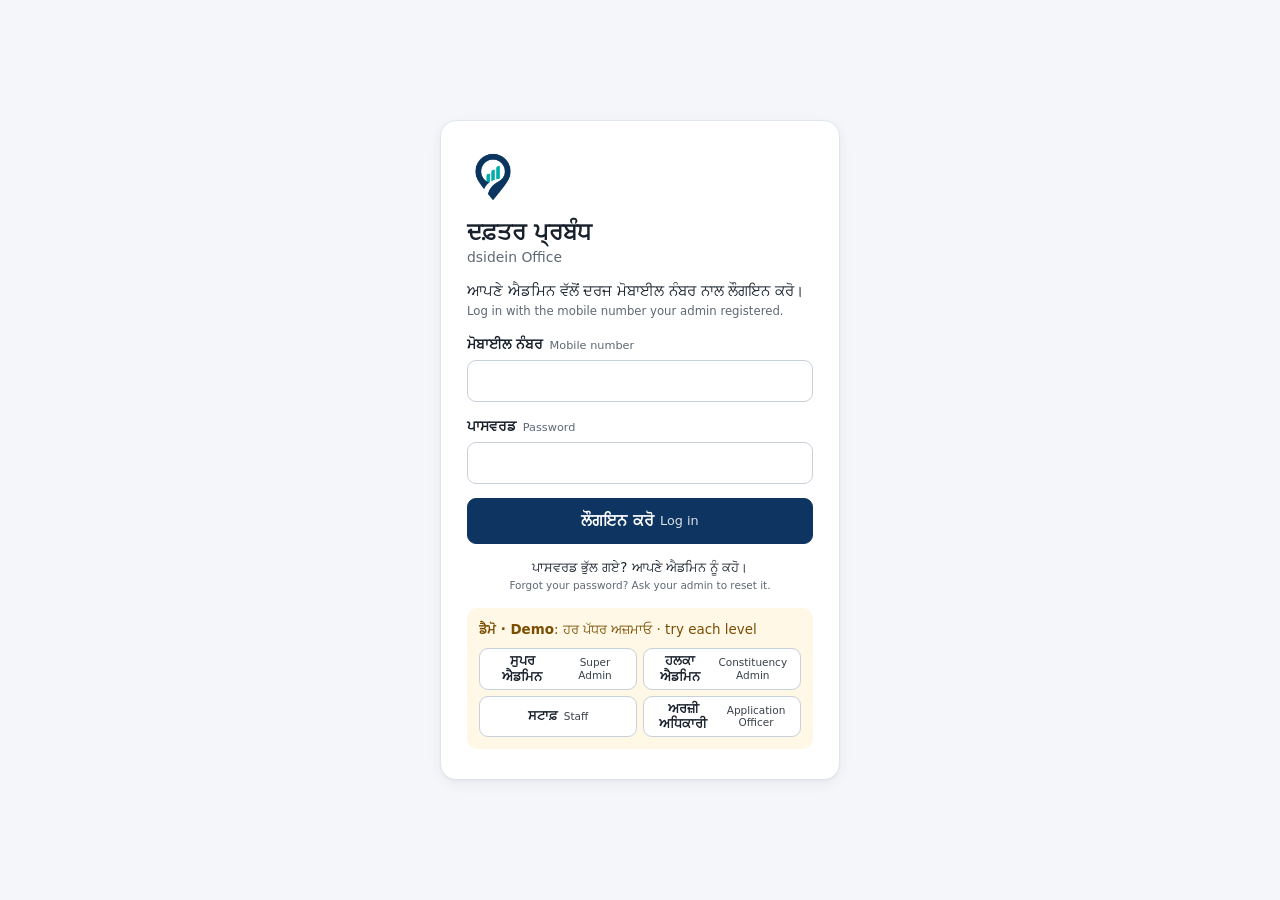
==== index.html @ 9d8e1d15 "Prepare public browser site for GitHub Pages" ====
<!doctype html>
<html lang="en">
<head>
<meta charset="utf-8">
<meta name="viewport" content="width=device-width, initial-scale=1">
<meta name="robots" content="noindex, nofollow">
<meta name="theme-color" content="#0e3561">
<meta http-equiv="Content-Security-Policy" content="default-src 'self'; script-src 'self'; style-src 'self' 'unsafe-inline' https://fonts.googleapis.com; font-src https://fonts.gstatic.com; img-src 'self' data: blob: https://*.supabase.co; connect-src 'self' https://*.supabase.co wss://*.supabase.co; base-uri 'none'; form-action 'self'; object-src 'none'">
<title>dsidein Office</title>
<link rel="icon" href="favicon.ico" sizes="any">
<link rel="icon" type="image/png" sizes="32x32" href="assets/icons/icon-32.png">
<link rel="apple-touch-icon" href="assets/icons/apple-touch-icon.png">
<link rel="preconnect" href="https://fonts.googleapis.com">
<link rel="preconnect" href="https://fonts.gstatic.com" crossorigin>
<link href="https://fonts.googleapis.com/css2?family=Inter:wght@400;500;600;700&family=Noto+Sans+Gurmukhi:wght@400;500;600;700&display=swap" rel="stylesheet">
<link rel="stylesheet" href="assets/app.css">
</head>
<body>
  <div id="root"><div class="splash"><span class="spinner"></span></div></div>
  <dialog id="dlg"></dialog>
  <div class="toasts" id="toasts" aria-live="polite"></div>
  <script type="module" src="assets/app.js"></script>
</body>
</html>
---- assets/app.css ----
:root {
  --navy: #0e3561;
  --navy-2: #17456f;
  --teal: #02aeac;
  --teal-ink: #067c7b;
  --bg: #f4f6f9;
  --surface: #ffffff;
  --text: #17202b;
  --muted: #5e6875;
  --line: #e1e6ec;
  --line-strong: #c9d0d9;
  --danger: #b42318;
  --ok: #067647;
  --radius: 12px;
  --shadow: 0 1px 2px rgba(16, 24, 40, .04), 0 4px 14px rgba(16, 24, 40, .05);
  --font: "Inter", "Noto Sans Gurmukhi", system-ui, -apple-system, "Segoe UI", sans-serif;
}
* { box-sizing: border-box; }
[hidden] { display: none !important; }
body { margin: 0; font-family: var(--font); font-size: 15px; line-height: 1.5; color: var(--text); background: var(--bg); -webkit-font-smoothing: antialiased; }
h1, h2 { margin: 0; font-weight: 700; line-height: 1.3; }
a { color: inherit; }
.muted { color: var(--muted); }
.small { font-size: .84rem; }
.center { text-align: center; align-self: center; }
.splash { min-height: 100vh; display: grid; place-items: center; }
.spinner { width: 28px; height: 28px; border: 3px solid var(--line); border-top-color: var(--navy); border-radius: 50%; animation: spin .8s linear infinite; }
@keyframes spin { to { transform: rotate(360deg); } }

/* ---------- controls ---------- */
.inp {
  display: block; width: 100%; height: 42px; padding: 0 12px;
  font: inherit; font-size: 16px; color: var(--text);
  background: var(--surface); border: 1px solid var(--line-strong); border-radius: 9px;
  transition: border-color .15s, box-shadow .15s;
}
.inp:focus { outline: none; border-color: var(--navy); box-shadow: 0 0 0 3px rgba(14, 53, 97, .14); }
select.inp { cursor: pointer; }
.btn {
  display: inline-flex; align-items: center; justify-content: center; gap: 6px;
  min-height: 40px; padding: 0 16px; white-space: nowrap; text-decoration: none;
  font: inherit; font-size: .9rem; font-weight: 600; color: var(--text);
  background: var(--surface); border: 1px solid var(--line-strong); border-radius: 9px; cursor: pointer;
  transition: background .15s, border-color .15s;
}
.btn:hover { background: #f4f6f8; }
.btn:disabled { opacity: .55; cursor: wait; }
.btn:focus-visible, .link:focus-visible, .card:focus-visible, .icon-btn:focus-visible { outline: 2px solid var(--teal); outline-offset: 2px; }
.btn.primary { color: #fff; background: var(--navy); border-color: var(--navy); }
.btn.primary:hover { background: var(--navy-2); }
.btn.sm { min-height: 32px; padding: 0 11px; font-size: .82rem; }
.btn.wide { width: 100%; min-height: 46px; font-size: 1rem; }
.btn.ghost-light { color: #fff; background: transparent; border-color: rgba(255, 255, 255, .3); }
.btn.ghost-light:hover { background: rgba(255, 255, 255, .1); }
.icon-btn { width: 34px; height: 34px; display: grid; place-items: center; border: 0; border-radius: 8px; background: none; color: var(--muted); font-size: .95rem; cursor: pointer; }
.icon-btn:hover { background: #f1f3f6; }
.link { background: none; border: 0; padding: 4px; font: inherit; font-size: .88rem; color: var(--navy); cursor: pointer; }
.link:hover { text-decoration: underline; }
label.fl { display: flex; flex-direction: column; gap: 5px; font-size: .86rem; font-weight: 600; min-width: 0; }
.err { margin: 0; color: var(--danger); font-size: .88rem; }
.err:empty { display: none; }
.warn-text { color: #b54708; font-style: normal; }

/* ---------- login ---------- */
.login { min-height: 100vh; display: grid; grid-template-columns: minmax(0, 1fr); place-items: center; padding: 24px 16px; }
.login-card { width: 100%; max-width: 400px; display: flex; flex-direction: column; gap: 14px; padding: 30px 26px; background: var(--surface); border-radius: 16px; border: 1px solid var(--line); box-shadow: var(--shadow); }
.login-logo { width: 52px; height: 52px; object-fit: contain; }
.login-card h1 { font-size: 1.45rem; }
.login-card p { margin: 0; }
.demo-box { padding: 12px; border-radius: 10px; background: #fff8e6; color: #7a4d00; font-size: .84rem; }
.demo-btns { display: grid; grid-template-columns: repeat(2, minmax(0, 1fr)); gap: 6px; margin-top: 8px; }
.demo-btns .btn { white-space: normal; line-height: 1.2; padding: 4px 8px; }

/* ---------- layout ---------- */
.app { display: flex; min-height: 100vh; }
.side { position: sticky; top: 0; width: 236px; height: 100vh; flex: none; display: flex; flex-direction: column; padding: 16px 12px; color: #fff; background: var(--navy); }
.side-brand { display: flex; align-items: center; gap: 10px; padding: 4px 6px 18px; }
.side-brand img { width: 34px; height: 34px; padding: 3px; object-fit: contain; background: #fff; border-radius: 9px; }
.side-brand strong, .side-me strong { display: block; line-height: 1.25; }
.side-brand small, .side-me small { display: block; font-size: .76rem; color: rgba(255, 255, 255, .7); }
.side-nav { flex: 1; display: flex; flex-direction: column; gap: 2px; overflow-y: auto; }
.side-nav a { display: flex; align-items: center; gap: 11px; padding: 10px 11px; border-radius: 9px; font-weight: 500; font-size: .92rem; text-decoration: none; color: rgba(255, 255, 255, .82); transition: background .15s; }
.side-nav a:hover { background: rgba(255, 255, 255, .08); }
.side-nav a.active { color: #fff; background: rgba(255, 255, 255, .14); box-shadow: inset 3px 0 0 var(--teal); }
svg { width: 19px; height: 19px; flex: none; fill: none; stroke: currentColor; stroke-width: 1.8; stroke-linecap: round; stroke-linejoin: round; }
.side-me { display: flex; flex-direction: column; gap: 10px; padding: 14px 6px 2px; border-top: 1px solid rgba(255, 255, 255, .15); }
.main { flex: 1; min-width: 0; }
.view { max-width: 1040px; margin: 0 auto; padding: 26px 26px 60px; }
.mobile-top, .bottom-nav { display: none; }
.demo-bar { padding: 7px 16px; background: #fff8e6; color: #7a4d00; font-size: .82rem; text-align: center; border-bottom: 1px solid #fbe3a8; }

.page-head { display: flex; justify-content: space-between; align-items: flex-start; flex-wrap: wrap; gap: 12px; margin-bottom: 18px; }
.page-head h1 { font-size: 1.45rem; }
.page-head p { margin: 3px 0 0; color: var(--muted); font-size: .9rem; }
.head-actions { display: flex; flex-wrap: wrap; gap: 8px; }
.sec { font-size: 1.02rem; margin: 22px 0 10px; }
.panel { background: var(--surface); border: 1px solid var(--line); border-radius: var(--radius); box-shadow: var(--shadow); padding: 16px; margin-bottom: 14px; }
.panel h2 { font-size: 1rem; margin-bottom: 8px; }
.panel p { margin: 0; }
.panel.narrow { max-width: 460px; display: flex; flex-direction: column; gap: 12px; align-items: stretch; }
.panel.narrow .btn { align-self: flex-start; }
.panel.soon { border-style: dashed; box-shadow: none; background: transparent; }
.add-row { display: flex; flex-wrap: wrap; gap: 8px; }
.add-row .inp { flex: 1 1 220px; width: auto; }
.picker { max-width: 320px; margin-bottom: 14px; }

/* ---------- stats and cards ---------- */
.stats { display: grid; grid-template-columns: repeat(auto-fit, minmax(150px, 1fr)); gap: 12px; margin-bottom: 14px; }
.stat { padding: 14px 16px; background: var(--surface); border: 1px solid var(--line); border-radius: var(--radius); box-shadow: var(--shadow); }
.stat span { display: block; font-size: .84rem; font-weight: 600; color: var(--muted); }
.stat b { display: block; margin-top: 2px; font-size: 1.75rem; font-weight: 700; color: var(--navy); font-variant-numeric: tabular-nums; }
.meter { height: 8px; margin-bottom: 7px; background: #e9edf2; border-radius: 4px; overflow: hidden; }
.meter i { display: block; height: 100%; background: var(--teal); border-radius: 4px; }
.meter.warn i { background: #dc6803; }
.cards { display: grid; grid-template-columns: repeat(auto-fill, minmax(250px, 1fr)); gap: 12px; }
.card {
  position: relative; display: flex; flex-direction: column; gap: 6px; padding: 16px; text-align: left; font: inherit; color: var(--text); cursor: pointer;
  background: var(--surface); border: 1px solid var(--line); border-radius: var(--radius); box-shadow: var(--shadow);
  transition: border-color .15s, box-shadow .15s, transform .15s;
}
.card:hover { transform: translateY(-2px); border-color: var(--teal); box-shadow: 0 8px 22px rgba(16, 24, 40, .09); }
.card.off { opacity: .65; }
.card-title { font-weight: 700; font-size: 1.05rem; padding-right: 36px; }
.card-title small { font-weight: 500; color: var(--muted); }
.card-meta { font-size: .84rem; color: var(--muted); }
.card-nums { display: flex; flex-wrap: wrap; gap: 4px 14px; margin-top: 6px; padding-top: 10px; border-top: 1px solid #edf0f4; font-size: .8rem; color: var(--muted); }
.card-nums b { color: var(--navy); font-size: .95rem; }
.tag { position: absolute; top: 14px; right: 14px; padding: 1px 8px; border-radius: 6px; font-size: .72rem; font-weight: 600; background: #eef0f3; color: var(--muted); }

/* ---------- lists ---------- */
.list { background: var(--surface); border: 1px solid var(--line); border-radius: var(--radius); box-shadow: var(--shadow); overflow: hidden; }
.row { display: flex; align-items: center; flex-wrap: wrap; gap: 8px 12px; padding: 12px 16px; }
.row + .row { border-top: 1px solid #edf0f4; }
.row.is-off { background: #fafbfc; }
.row.is-off .row-main { opacity: .6; }
.row-main { flex: 1 1 240px; min-width: 0; }
.row-main strong { display: block; font-weight: 600; }
.row.log .row-main strong { display: inline; }
.row-main small { display: block; font-size: .82rem; color: var(--muted); }
.row-main small.inline { display: inline; font-weight: 500; }
.row-main a { text-decoration: none; }
.row-main a:hover { text-decoration: underline; }
.row-btns { display: flex; flex-wrap: wrap; gap: 6px; }
.count { min-width: 26px; padding: 1px 8px; text-align: center; border-radius: 999px; font-size: .8rem; font-weight: 600; color: var(--navy); background: #e8eef5; }
.chips { display: flex; flex-wrap: wrap; gap: 6px; }
.chips.tight { margin-top: 5px; }
.chip { padding: 2px 9px; border-radius: 6px; font-size: .78rem; font-weight: 500; color: var(--teal-ink); background: #e4f6f5; }
.badge { padding: 2px 9px; border-radius: 6px; font-size: .76rem; font-weight: 600; white-space: nowrap; }
.r-constituency_admin { color: #fff; background: var(--navy); }
.r-staff { color: #1849a9; background: #eaf1ff; }
.r-officer { color: var(--teal-ink); background: #e4f6f5; }
.r-main_admin { color: #fff; background: #111827; }
.dot { display: inline-flex; align-items: center; gap: 5px; font-size: .78rem; font-weight: 500; color: var(--muted); white-space: nowrap; }
.dot::before { content: ""; width: 7px; height: 7px; border-radius: 50%; background: #a0a9b5; }
.dot.on { color: var(--ok); }
.dot.on::before { background: #12b76a; }
.empty { text-align: center; padding: 34px 16px; }
.empty p { margin: 4px 0 14px; color: var(--muted); }
.filters { display: flex; flex-wrap: wrap; align-items: flex-end; gap: 10px 12px; }
.filters .fl { flex: 1 1 150px; }
.filters .fl.grow { flex: 2 1 220px; }
.filters .picker { max-width: none; margin: 0; }
.details { display: grid; grid-template-columns: repeat(auto-fit, minmax(190px, 1fr)); gap: 12px 18px; }
.details span { display: block; font-size: .8rem; color: var(--muted); }
.details b { font-weight: 600; }

/* ---------- dialog ---------- */
dialog { width: min(480px, calc(100% - 24px)); max-height: calc(100dvh - 24px); padding: 0; border: 0; border-radius: 16px; color: inherit; box-shadow: 0 24px 60px rgba(16, 24, 40, .3); }
dialog::backdrop { background: rgba(16, 24, 40, .45); }
.dlg { display: flex; flex-direction: column; max-height: calc(100dvh - 24px); }
.dlg header { display: flex; justify-content: space-between; align-items: center; gap: 10px; padding: 14px 18px; border-bottom: 1px solid var(--line); }
.dlg h2 { font-size: 1.05rem; }
.dlg-body { display: flex; flex-direction: column; gap: 12px; padding: 16px 18px; overflow-y: auto; }
.dlg-body p { margin: 0; }
.dlg footer { display: flex; justify-content: flex-end; gap: 8px; padding: 12px 18px; border-top: 1px solid var(--line); background: #f8f9fb; }
.checks { margin: 0; padding: 10px 12px; border: 1px solid var(--line-strong); border-radius: 9px; display: grid; grid-template-columns: 1fr 1fr; gap: 6px 12px; }
.checks legend { padding: 0 5px; font-size: .86rem; font-weight: 600; }
.check { display: flex; align-items: center; gap: 8px; min-height: 28px; font-size: .9rem; cursor: pointer; }
.check input { width: 17px; height: 17px; margin: 0; accent-color: var(--navy); }
.cred { display: grid; grid-template-columns: auto 1fr; gap: 6px 14px; padding: 12px 14px; background: #f4f6f9; border-radius: 10px; }
.cred span { color: var(--muted); font-size: .86rem; }
.cred b { font-family: ui-monospace, Consolas, monospace; font-size: 1rem; user-select: all; word-break: break-all; }
.warn-box { padding: 9px 12px; border-radius: 8px; font-size: .86rem; color: #7a4d00; background: #fff8e6; }

.toasts { position: fixed; top: 14px; left: 50%; transform: translateX(-50%); z-index: 90; display: flex; flex-direction: column; gap: 8px; width: max-content; max-width: calc(100% - 24px); }
.toast { padding: 10px 15px; border-radius: 9px; font-size: .88rem; color: #fff; background: #17202b; box-shadow: 0 8px 24px rgba(16, 24, 40, .22); transition: opacity .3s; }
.toast.ok { background: var(--ok); }
.toast.err { background: var(--danger); }
.toast.out { opacity: 0; }

/* ---------- phones ---------- */
@media (max-width: 760px) {
  .side { display: none; }
  .mobile-top { position: sticky; top: 0; z-index: 20; display: flex; align-items: center; gap: 10px; padding: 9px 14px; background: var(--surface); border-bottom: 1px solid var(--line); }
  .mobile-top img { width: 30px; height: 30px; object-fit: contain; }
  .mobile-top div { flex: 1; min-width: 0; }
  .mobile-top strong { display: block; font-size: .95rem; line-height: 1.2; }
  .mobile-top small { display: block; font-size: .74rem; color: var(--muted); white-space: nowrap; overflow: hidden; text-overflow: ellipsis; }
  .view { padding: 16px 12px 88px; }
  .page-head h1 { font-size: 1.28rem; }
  .head-actions, .head-actions .btn { width: 100%; }
  .stats { grid-template-columns: 1fr 1fr; gap: 10px; }
  .stat b { font-size: 1.45rem; }
  .cards { grid-template-columns: 1fr; }
  .bottom-nav {
    position: fixed; left: 0; right: 0; bottom: 0; z-index: 30; display: flex;
    padding-bottom: env(safe-area-inset-bottom); background: var(--surface); border-top: 1px solid var(--line);
  }
  .bottom-nav a { flex: 1; min-width: 0; display: flex; flex-direction: column; align-items: center; gap: 2px; padding: 7px 2px 6px; font-size: .66rem; font-weight: 500; text-decoration: none; color: var(--muted); }
  .bottom-nav a span { max-width: 100%; white-space: nowrap; overflow: hidden; text-overflow: ellipsis; }
  .bottom-nav a.active { color: var(--navy); font-weight: 700; box-shadow: inset 0 2px 0 var(--teal); }
  .row-btns { width: 100%; }
  .row-btns .btn { flex: 1 1 auto; }
  .add-row .btn { width: 100%; }
  .filters .fl { flex: 1 1 40%; }
  .filters .fl.grow, .filters .picker { flex: 1 1 100%; }
  dialog { width: 100%; max-width: none; margin: auto 0 0; border-radius: 16px 16px 0 0; }
}
/* ---------- Punjabi with English sub-line ---------- */
.pa { font-weight: inherit; }
.en { font-size: .82em; font-weight: 400; color: var(--muted); }
h1 .en, h2 .en, .stack .en, .stat .en, .tile .en { display: block; font-size: .78em; }
h1 .en { font-size: .6em; margin-top: 1px; }
h2 .en { font-size: .78em; font-weight: 400; }
label.fl .en { margin-left: 2px; }
.btn .en { font-size: .8em; opacity: .85; color: inherit; font-weight: 400; }
.btn.primary .en { color: #fff; }
.side-nav .nav-label { display: flex; flex-direction: column; line-height: 1.2; }
.side-nav .en { font-size: .7rem; color: rgba(255, 255, 255, .6); }
.side-nav a.active .en { color: rgba(255, 255, 255, .85); }
.bottom-nav .nav-label { display: flex; flex-direction: column; align-items: center; line-height: 1.15; max-width: 100%; }
.bottom-nav .pa { font-size: .74rem; }
.bottom-nav .en { font-size: .58rem; }
.badge .en { color: inherit; opacity: .8; }
.dot .en { color: inherit; opacity: .8; }
.row-link { text-decoration: none; color: inherit; }
.row-link:hover strong { text-decoration: underline; }
.link-row { text-decoration: none; color: inherit; transition: background .15s; }
.link-row:hover { background: #f7f9fb; }

/* ---------- applications ---------- */
.tiles { display: grid; grid-template-columns: repeat(auto-fill, minmax(104px, 1fr)); gap: 8px; margin-bottom: 12px; }
.tile {
  display: flex; flex-direction: column; gap: 2px; padding: 10px 11px; text-align: left; cursor: pointer;
  font: inherit; font-size: .84rem; color: var(--text); background: var(--surface);
  border: 1px solid var(--line); border-radius: 10px; box-shadow: var(--shadow); transition: border-color .15s, background .15s;
}
.tile:hover { border-color: var(--line-strong); }
.tile b { font-size: 1.35rem; font-weight: 700; color: var(--navy); line-height: 1.1; font-variant-numeric: tabular-nums; }
.tile.on { border-color: var(--navy); background: #eef3f9; box-shadow: 0 0 0 1px var(--navy); }
.tile:focus-visible { outline: 2px solid var(--teal); outline-offset: 2px; }
.result-count { margin: 0 2px 8px; }
.app-row { align-items: flex-start; }
.app-no { display: block; font-size: .74rem; font-weight: 700; letter-spacing: .03em; color: var(--teal-ink); font-variant-numeric: tabular-nums; }
.app-text { margin: 4px 0 0; font-size: .86rem; color: #3a4552; display: -webkit-box; -webkit-line-clamp: 2; -webkit-box-orient: vertical; overflow: hidden; }
.app-side { display: flex; flex-direction: column; align-items: flex-end; gap: 4px; flex: none; text-align: right; }
.app-side small { font-size: .74rem; color: var(--muted); }
.chip.warn { color: #b54708; background: #fef4e6; }
.chip.plain { color: #344054; background: #eef1f4; }
.st { display: inline-block; padding: 2px 9px; border-radius: 6px; font-size: .78rem; font-weight: 600; white-space: nowrap; }
.st .en { color: inherit; opacity: .8; margin-left: 2px; }
.st-new { color: #b54708; background: #fef4e6; }
.st-assigned { color: #1849a9; background: #eaf1ff; }
.st-in_progress { color: #5925dc; background: #f1edff; }
.st-solved { color: #067647; background: #e7f8ef; }
.st-closed { color: #475467; background: #eef1f4; }
.st-returned { color: #b42318; background: #fdeceb; }
.mini-counts { display: flex; gap: 12px; }
.mc { display: flex; flex-direction: column; align-items: center; min-width: 44px; line-height: 1.15; }
.mc b { font-size: 1.05rem; color: var(--navy); font-variant-numeric: tabular-nums; }
.mc small { font-size: .66rem; color: var(--muted); white-space: nowrap; }
.card-big { font-size: .82rem; color: var(--muted); }
.card-big b { font-size: 1.5rem; font-weight: 700; color: var(--navy); margin-right: 3px; }
.back { display: inline-block; margin-bottom: 10px; font-size: .88rem; font-weight: 600; color: var(--navy); text-decoration: none; }
.back:hover { text-decoration: underline; }

/* ---------- one application ---------- */
.stepper { display: flex; list-style: none; margin: 0 0 14px; padding: 14px 10px; background: var(--surface); border: 1px solid var(--line); border-radius: var(--radius); box-shadow: var(--shadow); }
.stepper li { position: relative; flex: 1; display: flex; flex-direction: column; align-items: center; gap: 5px; text-align: center; font-size: .78rem; color: var(--muted); }
.stepper li::before { content: ""; position: absolute; top: 13px; left: -50%; width: 100%; height: 2px; background: var(--line-strong); }
.stepper li:first-child::before { display: none; }
.stepper i { position: relative; z-index: 1; width: 28px; height: 28px; display: grid; place-items: center; border-radius: 50%; font-style: normal; font-size: .8rem; font-weight: 700; color: var(--muted); background: #eef1f4; }
.stepper li.done { color: var(--text); }
.stepper li.done i { color: #fff; background: var(--teal); }
.stepper li.done::before, .stepper li.now::before { background: var(--teal); }
.stepper li.now { color: var(--navy); font-weight: 700; }
.stepper li.now i { color: #fff; background: var(--navy); box-shadow: 0 0 0 4px #dfe8f2; }
.stepper.back-state li.now i { background: var(--danger); box-shadow: 0 0 0 4px #fdeceb; }
.detail-grid { display: grid; grid-template-columns: minmax(0, 3fr) minmax(0, 2fr); gap: 14px; align-items: start; margin-top: 14px; }
.details.one { grid-template-columns: 1fr; }
.details .en { display: inline; }
.details a { text-decoration: none; color: var(--navy); }
.details a:hover { text-decoration: underline; }
.top-gap { margin-top: 12px; padding-top: 12px; border-top: 1px solid #edf0f4; }
.pre { white-space: pre-wrap; word-break: break-word; margin: 0; }
.timeline { list-style: none; margin: 4px 0 0; padding: 0; }
.timeline li { position: relative; display: flex; gap: 12px; padding-bottom: 16px; }
.timeline li:last-child { padding-bottom: 0; }
.timeline li:not(:last-child)::before { content: ""; position: absolute; left: 6px; top: 16px; bottom: -2px; width: 2px; background: var(--line); }
.tl-dot { flex: none; width: 14px; height: 14px; margin-top: 4px; border-radius: 50%; border: 3px solid currentColor; background: #fff !important; }
.timeline p { margin: 5px 0 2px; font-size: .9rem; }
.timeline small { display: block; font-size: .76rem; color: var(--muted); }
.usage { margin-top: 16px; }
.usage p { font-size: .84rem; }
.check .stack .en { font-size: .74rem; }

@media (max-width: 980px) {
  .detail-grid { grid-template-columns: minmax(0, 1fr); }
}
@media (max-width: 760px) {
  .tiles { grid-template-columns: repeat(3, minmax(0, 1fr)); gap: 6px; }
  .tile { padding: 8px 9px; font-size: .78rem; }
  .tile b { font-size: 1.15rem; }
  .bottom-nav { overflow-x: auto; scrollbar-width: none; }
  .bottom-nav::-webkit-scrollbar { display: none; }
  .bottom-nav a { flex: 1 0 66px; }
  .bottom-nav .nav-label { overflow: hidden; }
  .bottom-nav .nav-label .en, .bottom-nav .nav-label .pa { max-width: 100%; white-space: nowrap; overflow: hidden; text-overflow: ellipsis; }
  .app-row .app-side { flex-direction: row; justify-content: space-between; align-items: center; width: 100%; }
  .stepper { padding: 12px 2px; }
  .stepper li { font-size: .68rem; }
  .stepper i { width: 24px; height: 24px; }
  .stepper li::before { top: 11px; }
  .checks { grid-template-columns: minmax(0, 1fr) minmax(0, 1fr); }
}

/* ---------- application form ---------- */
.req { color: var(--danger); font-weight: 700; }
.form-grid { display: grid; grid-template-columns: repeat(2, minmax(0, 1fr)); gap: 14px 22px; margin-bottom: 14px; }
.app-form > .fl { margin-bottom: 14px; }
.portal { margin-left: 6px; font-size: .78rem; font-weight: 600; color: #b42318; }
.fixed { display: flex; flex-direction: column; justify-content: center; min-height: 42px; padding: 4px 12px; border-radius: 9px; background: #f1f4f8; font-weight: 600; }
.rt-wrap { border: 1px solid var(--line-strong); border-radius: 9px; overflow: hidden; }
.rt-wrap:focus-within { border-color: var(--navy); box-shadow: 0 0 0 3px rgba(14, 53, 97, .14); }
.rt-bar { display: flex; gap: 2px; padding: 5px; background: #f4f6f9; border-bottom: 1px solid var(--line); }
.rt-bar button { min-width: 36px; height: 32px; padding: 0 8px; border: 1px solid transparent; border-radius: 6px; background: none; font: inherit; font-size: .88rem; cursor: pointer; }
.rt-bar button:hover { background: #fff; border-color: var(--line-strong); }
.rt { min-height: 150px; padding: 10px 12px; font-weight: 400; font-size: 16px; line-height: 1.55; outline: none; }
.rich { line-height: 1.6; word-break: break-word; }
.rich ul, .rich ol, .rt ul, .rt ol { margin: 4px 0; padding-left: 22px; }
.rich p { margin: 0 0 6px; }
.slots { display: grid; grid-template-columns: repeat(4, minmax(0, 1fr)); gap: 10px; font-weight: 400; }
.slots.two { grid-template-columns: repeat(2, minmax(0, 1fr)); }
.slot { position: relative; display: grid; place-items: center; height: 104px; overflow: hidden; text-align: center; color: var(--muted); font-size: .84rem; background: #f8f9fb; border: 1.5px dashed var(--line-strong); border-radius: 10px; cursor: pointer; }
.slot:hover { border-color: var(--navy); }
.slot input { position: absolute; inset: 0; opacity: 0; cursor: pointer; z-index: 2; }
.slot-empty .en { display: block; }
.slot-preview { position: absolute; inset: 0; width: 100%; height: 100%; object-fit: cover; }
.form-end { display: flex; justify-content: flex-end; margin-top: 8px; }
.btn.big { min-height: 48px; padding: 0 30px; font-size: 1rem; }
.done-card { text-align: center; padding: 34px 18px; }
.done-tick { width: 58px; height: 58px; margin: 0 auto 12px; display: grid; place-items: center; border-radius: 50%; font-size: 1.6rem; color: #fff; background: var(--ok); }
.done-card h1 { font-size: 1.3rem; }
.app-no.big { font-size: 1.15rem; margin: 10px 0 2px; }
.done-btns { display: flex; flex-wrap: wrap; justify-content: center; gap: 8px; margin-top: 18px; }
textarea.inp.area { height: auto; min-height: 92px; padding: 9px 12px; resize: vertical; line-height: 1.5; }

/* ---------- actions, images, nav count ---------- */
.action-bar { display: flex; flex-wrap: wrap; gap: 8px; margin-bottom: 14px; }
.action-bar .warn-box { flex: 1 1 100%; margin: 0; }
.btn.danger { color: var(--danger); border-color: #f0b9b4; }
.btn.danger:hover { background: #fdeceb; }
.officer-lines { display: flex; flex-direction: column; gap: 3px; }
.wa { margin-left: 4px; padding: 1px 7px; border-radius: 5px; font-size: .72rem; font-weight: 600; color: #067647 !important; background: #e7f8ef; }
.thumbs { display: grid; grid-template-columns: repeat(auto-fill, minmax(96px, 1fr)); gap: 8px; }
.thumbs.small { grid-template-columns: repeat(auto-fill, minmax(70px, 1fr)); margin: 6px 0; }
.thumb { padding: 0; aspect-ratio: 1; border: 1px solid var(--line); border-radius: 8px; overflow: hidden; background: #f1f4f8; cursor: zoom-in; }
.thumb img { display: block; width: 100%; height: 100%; object-fit: cover; }
.viewer img { display: block; max-width: 100%; max-height: calc(100dvh - 90px); margin: auto; object-fit: contain; }
.st-note { color: #475467; background: #eef1f4; }
.chip.late { color: #b42318; background: #fdeceb; }
.nb { min-width: 19px; padding: 0 5px; margin-left: auto; text-align: center; border-radius: 999px; font-size: .7rem; font-weight: 700; line-height: 19px; color: #fff; background: #dc6803; }
.bottom-nav a { position: relative; }
.bottom-nav .nb { position: absolute; top: 3px; right: 10px; margin: 0; line-height: 16px; min-width: 16px; font-size: .62rem; }

/* ---------- reports and lists ---------- */
.seg { display: flex; flex-wrap: wrap; gap: 4px; padding: 4px; margin-bottom: 12px; background: #e9edf2; border-radius: 10px; width: fit-content; max-width: 100%; }
.seg button { padding: 6px 12px; border: 0; border-radius: 7px; background: none; font: inherit; font-size: .86rem; font-weight: 600; color: var(--muted); cursor: pointer; }
.seg button.on { color: var(--navy); background: var(--surface); box-shadow: 0 1px 3px rgba(16, 24, 40, .12); }
.days { flex: 0 1 110px !important; }
.setting { margin-top: 14px; }
.sec-row { display: flex; justify-content: space-between; align-items: flex-end; gap: 10px; margin: 18px 0 8px; }
.sec-row .sec { margin: 0; }
.top-note { margin: 10px 2px; }
.table-wrap { overflow-x: auto; background: var(--surface); border: 1px solid var(--line); border-radius: var(--radius); box-shadow: var(--shadow); }
.report { width: 100%; border-collapse: collapse; font-size: .86rem; }
.report th { padding: 9px 12px; text-align: left; font-size: .8rem; font-weight: 600; white-space: nowrap; background: #f8f9fb; border-bottom: 1px solid var(--line); }
.report th .en { display: block; font-size: .72rem; }
.report td { padding: 9px 12px; border-bottom: 1px solid #edf0f4; }
.report tr:last-child td { border-bottom: 0; }
.report .num { text-align: right; font-variant-numeric: tabular-nums; }
.report td.late { font-weight: 700; color: var(--danger); }

@media (max-width: 760px) {
  .form-grid { grid-template-columns: minmax(0, 1fr); }
  .slots { grid-template-columns: repeat(2, minmax(0, 1fr)); }
  .form-end .btn { width: 100%; }
  .action-bar .btn { flex: 1 1 auto; }
  .seg { width: 100%; }
  .seg button { flex: 1 1 auto; }
  .done-btns .btn { flex: 1 1 100%; }
}

/* ---------- top section buttons ---------- */
.section-bar { position: sticky; top: 0; z-index: 15; display: flex; flex-wrap: wrap; align-items: center; gap: 10px 16px; padding: 10px 26px; background: rgba(244, 246, 249, .92); -webkit-backdrop-filter: blur(8px); backdrop-filter: blur(8px); border-bottom: 1px solid var(--line); }
.section-tabs { display: flex; gap: 4px; padding: 4px; background: #e6ebf1; border-radius: 12px; }
.section-tabs a { display: flex; align-items: center; gap: 8px; padding: 7px 16px; border-radius: 9px; text-decoration: none; font-weight: 600; font-size: .95rem; color: var(--muted); transition: background .2s, color .2s, box-shadow .2s, transform .15s; }
.section-tabs a:active { transform: scale(.97); }
.section-tabs a span { line-height: 1.15; }
.section-tabs .en { display: block; font-size: .7rem; font-weight: 400; color: inherit; opacity: .85; }
.section-tabs a.on { color: #fff; background: var(--navy); box-shadow: 0 2px 8px rgba(14, 53, 97, .3); }
.section-tabs a:focus-visible { outline: 2px solid var(--teal); outline-offset: 2px; }
.top-search { flex: 1 1 220px; max-width: 420px; margin-left: auto; }
.top-search .inp { height: 40px; }

/* ---------- things that open ---------- */
button.stat, a.stat { display: block; width: 100%; font: inherit; text-align: left; color: inherit; text-decoration: none; cursor: pointer; transition: transform .18s ease, box-shadow .18s ease, border-color .18s ease; }
button.stat:hover, a.stat:hover { transform: translateY(-3px); border-color: var(--teal); box-shadow: 0 10px 24px rgba(16, 24, 40, .1); }
button.stat:active, a.stat:active, .card:active, .tile:active, .alert:active { transform: scale(.98); }
button.stat:focus-visible, a.stat:focus-visible, .alert:focus-visible { outline: 2px solid var(--teal); outline-offset: 2px; }
.stat span .en { display: block; font-size: .76rem; font-weight: 400; }
.alert-row { display: flex; flex-wrap: wrap; gap: 10px; margin-bottom: 14px; }
.alert { flex: 1 1 220px; display: flex; align-items: center; gap: 10px; padding: 10px 14px; text-align: left; font: inherit; font-size: .9rem; font-weight: 600; border: 1px solid; border-radius: 10px; cursor: pointer; transition: transform .18s ease, box-shadow .18s ease; }
.alert b { font-size: 1.35rem; }
.alert .en { display: block; font-size: .74rem; font-weight: 400; color: inherit; opacity: .85; }
.alert:hover { transform: translateY(-2px); box-shadow: 0 8px 18px rgba(16, 24, 40, .1); }
.alert.late { color: #b42318; background: #fdeceb; border-color: #f6c7c3; }
.alert.due { color: #93530b; background: #fef4e6; border-color: #f8dcb4; }
.clicky { cursor: pointer; transition: background .15s; }
.clicky:hover { background: #f4f7fa; }
.chip-btn { border: 0; font: inherit; font-size: .84rem; padding: 5px 12px; cursor: pointer; transition: transform .15s; }
.chip-btn:hover { transform: translateY(-1px); }

/* ---------- application rows ---------- */
.app-row, .feed-row { cursor: pointer; transition: background .15s; }
.app-row:hover, .feed-row:hover { background: #f7f9fb; }
.app-row.picked { background: #eef4fb; box-shadow: inset 3px 0 0 var(--navy); }
.app-row .app-no { text-decoration: none; }
.pick { flex: none; display: flex; align-items: flex-start; padding: 2px 4px 8px 0; cursor: pointer; }
.pick input { width: 19px; height: 19px; margin: 0; accent-color: var(--navy); cursor: pointer; }
.app-text.one { -webkit-line-clamp: 1; }
.result-bar { display: flex; justify-content: space-between; align-items: center; gap: 10px; margin: 0 2px 6px; }
.result-bar .result-count { margin: 0; }
.filter-tag { display: flex; justify-content: space-between; align-items: center; gap: 10px; padding: 7px 12px; margin-bottom: 8px; font-size: .86rem; border-radius: 9px; background: #e8eef5; }
.pickbar { position: sticky; bottom: 12px; z-index: 12; display: flex; flex-wrap: wrap; align-items: center; justify-content: space-between; gap: 8px 14px; margin-top: 12px; padding: 10px 14px; background: var(--surface); border: 1px solid var(--navy); border-radius: 12px; box-shadow: 0 10px 28px rgba(16, 24, 40, .2); animation: slideUp .25s ease both; }
.pickbar strong { color: var(--navy); font-size: .92rem; }
.pick-btns { display: flex; flex-wrap: wrap; gap: 6px; }

/* ---------- animation ---------- */
@keyframes rise { from { opacity: 0; transform: translateY(10px); } to { opacity: 1; transform: none; } }
@keyframes slideUp { from { opacity: 0; transform: translateY(14px); } to { opacity: 1; transform: none; } }
@keyframes pop { from { opacity: 0; transform: translateY(14px) scale(.98); } to { opacity: 1; transform: none; } }
@keyframes fade { from { opacity: 0; } to { opacity: 1; } }
@keyframes pulseRing { 0%, 100% { box-shadow: 0 0 0 4px #dfe8f2; } 50% { box-shadow: 0 0 0 7px #eef3f8; } }
@keyframes badgePop { 0% { transform: scale(.4); } 70% { transform: scale(1.15); } 100% { transform: scale(1); } }
@keyframes grow { from { width: 0; } }
.view.enter > * { animation: rise .35s ease both; }
.view.enter > *:nth-child(2) { animation-delay: .04s; }
.view.enter > *:nth-child(3) { animation-delay: .08s; }
.view.enter > *:nth-child(4) { animation-delay: .12s; }
.view.enter > *:nth-child(n+5) { animation-delay: .16s; }
.view.enter .stats > *, .view.enter .cards > *, .view.enter .tiles > *, .view.enter .list > * { animation: rise .35s ease both; }
.view.enter .stats > *:nth-child(2), .view.enter .cards > *:nth-child(2), .view.enter .tiles > *:nth-child(2), .view.enter .list > *:nth-child(2) { animation-delay: .05s; }
.view.enter .stats > *:nth-child(3), .view.enter .cards > *:nth-child(3), .view.enter .tiles > *:nth-child(3), .view.enter .list > *:nth-child(3) { animation-delay: .1s; }
.view.enter .stats > *:nth-child(4), .view.enter .cards > *:nth-child(4), .view.enter .tiles > *:nth-child(4), .view.enter .list > *:nth-child(4) { animation-delay: .15s; }
.view.enter .stats > *:nth-child(n+5), .view.enter .cards > *:nth-child(n+5), .view.enter .tiles > *:nth-child(n+5), .view.enter .list > *:nth-child(n+5) { animation-delay: .2s; }
dialog[open] { animation: pop .22s ease both; }
dialog[open]::backdrop { animation: fade .22s ease both; }
.toast { animation: slideUp .25s ease both; }
.nb { animation: badgePop .3s ease both; }
.btn { transition: background .15s, border-color .15s, transform .12s; }
.btn:active:not(:disabled) { transform: scale(.97); }
.meter i { animation: grow .7s ease both; }
.stepper li.now i { animation: pulseRing 2s ease-in-out infinite; }
.stepper.back-state li.now i { animation: none; }
.side-nav a { transition: background .15s, transform .15s; }
.side-nav a:hover { transform: translateX(2px); }
.bottom-nav a { transition: color .15s; }
.bottom-nav a svg { transition: transform .15s; }
.bottom-nav a.active svg { transform: translateY(-1px) scale(1.08); }

@media (max-width: 760px) {
  .section-bar { position: static; padding: 8px 12px; gap: 8px; }
  .section-tabs { flex: 1 1 100%; }
  .section-tabs a { flex: 1; justify-content: center; padding: 7px 8px; }
  .top-search { flex: 1 1 100%; max-width: none; margin: 0; }
  .pickbar { bottom: 66px; }
  .pick-btns { width: 100%; }
  .pick-btns .btn { flex: 1 1 auto; }
  .app-row .pick { padding-top: 0; }
  .app-row .row-main { flex: 1 1 200px; }
}

@media (prefers-reduced-motion: reduce) {
  *, *::before, *::after { animation-duration: .01ms !important; transition-duration: .01ms !important; }
}
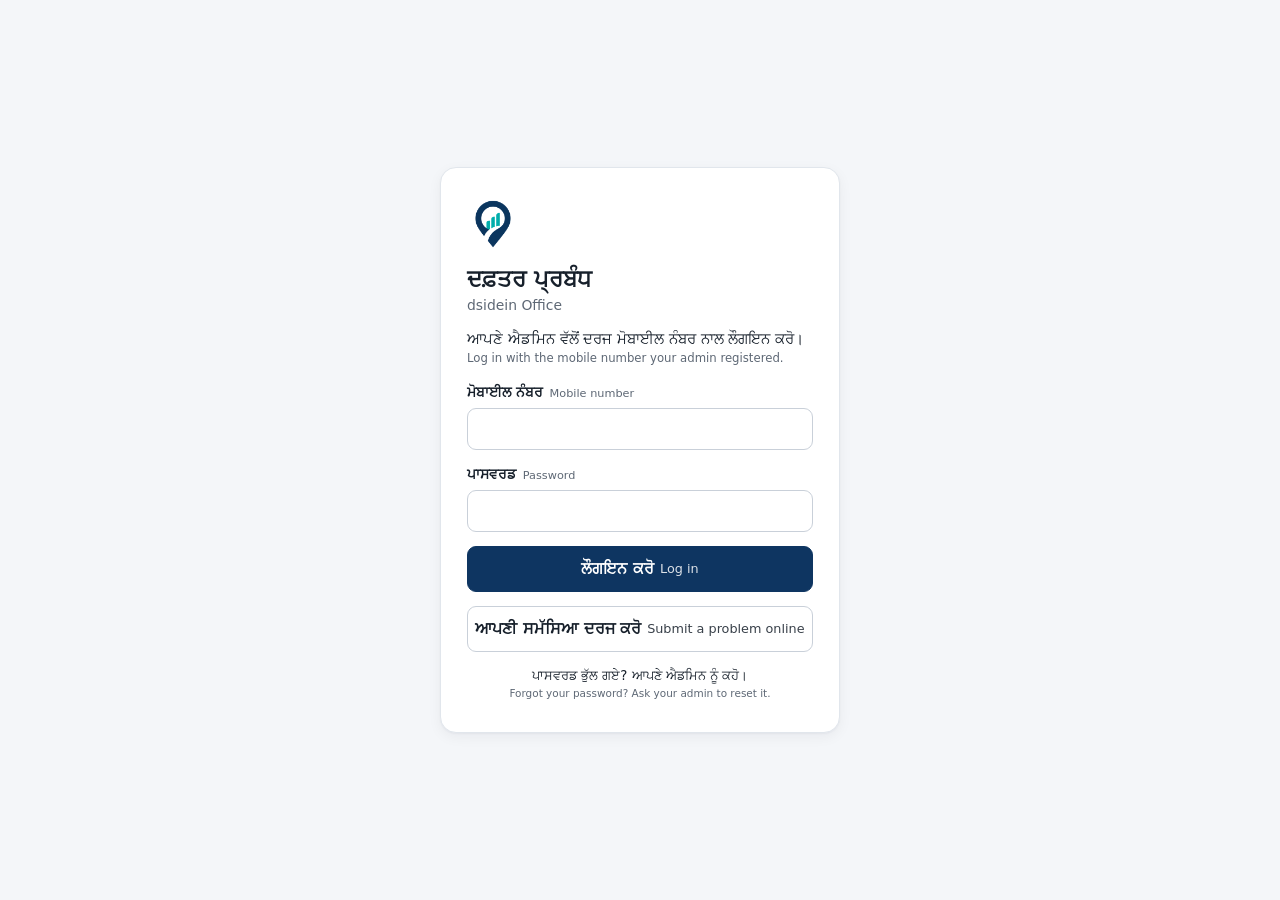
==== commit 1cf5f811: "Refresh dropdown assets on live pages" ====
--- a/index.html
+++ b/index.html
@@ -13,12 +13,12 @@
 <link rel="preconnect" href="https://fonts.googleapis.com">
 <link rel="preconnect" href="https://fonts.gstatic.com" crossorigin>
 <link href="https://fonts.googleapis.com/css2?family=Inter:wght@400;500;600;700&family=Noto+Sans+Gurmukhi:wght@400;500;600;700&display=swap" rel="stylesheet">
-<link rel="stylesheet" href="assets/app.css">
+<link rel="stylesheet" href="assets/app.css?v=2">
 </head>
 <body>
   <div id="root"><div class="splash"><span class="spinner"></span></div></div>
   <dialog id="dlg"></dialog>
   <div class="toasts" id="toasts" aria-live="polite"></div>
-  <script type="module" src="assets/app.js"></script>
+  <script type="module" src="assets/app.js?v=2"></script>
 </body>
 </html>
--- a/assets/app.css
+++ b/assets/app.css
@@ -36,6 +36,22 @@
 }
 .inp:focus { outline: none; border-color: var(--navy); box-shadow: 0 0 0 3px rgba(14, 53, 97, .14); }
 select.inp { cursor: pointer; }
+.cs-wrap { position: relative; display: block; width: 100%; min-width: 0; }
+.cs-native { position: absolute !important; width: 1px !important; height: 1px !important; opacity: 0; pointer-events: none; }
+.cs-trigger.inp { width: 100%; display: flex; align-items: center; justify-content: space-between; gap: 10px; text-align: left; cursor: pointer; font-weight: 500; white-space: nowrap; }
+.cs-trigger:hover { border-color: #829aab; background: #fbfdfd; }
+.cs-trigger.cs-open, .cs-trigger:focus-visible { outline: none; border-color: var(--teal-ink); box-shadow: 0 0 0 3px rgba(2, 174, 172, .15); }
+.cs-trigger.cs-empty .cs-value { color: #71818e; }
+.cs-value { min-width: 0; overflow: hidden; text-overflow: ellipsis; white-space: nowrap; }
+.cs-value small { color: #667b89; font-size: .78em; font-weight: 400; margin-left: 5px; }
+.cs-chevron { flex: none; width: 9px; height: 9px; border-right: 2px solid #557081; border-bottom: 2px solid #557081; transform: rotate(45deg) translateY(-2px); transition: transform .16s; }
+.cs-open .cs-chevron { transform: rotate(225deg) translate(-2px, -1px); }
+.cs-menu:popover-open { position: fixed; inset: auto; margin: 0; padding: 5px; overflow-y: auto; overscroll-behavior: contain; background: #fff; border: 1px solid #cbd9df; border-radius: 12px; box-shadow: 0 16px 42px rgba(14, 53, 97, .2); color: var(--text); }
+.cs-option { display: flex; flex-direction: column; align-items: flex-start; width: 100%; padding: 9px 11px; border: 0; border-radius: 8px; background: transparent; color: #213b50; font: inherit; font-size: .9rem; text-align: left; line-height: 1.25; cursor: pointer; }
+.cs-option small { color: #6b7e8b; font-size: .78rem; margin-top: 2px; }
+.cs-option:hover, .cs-option:focus-visible { outline: none; background: #e9f5f4; }
+.cs-option[aria-selected="true"] { color: #0e3561; background: #edf4f8; font-weight: 700; }
+.cs-option:disabled { color: #8c9ba5; cursor: default; }
 .btn {
   display: inline-flex; align-items: center; justify-content: center; gap: 6px;
   min-height: 40px; padding: 0 16px; white-space: nowrap; text-decoration: none;
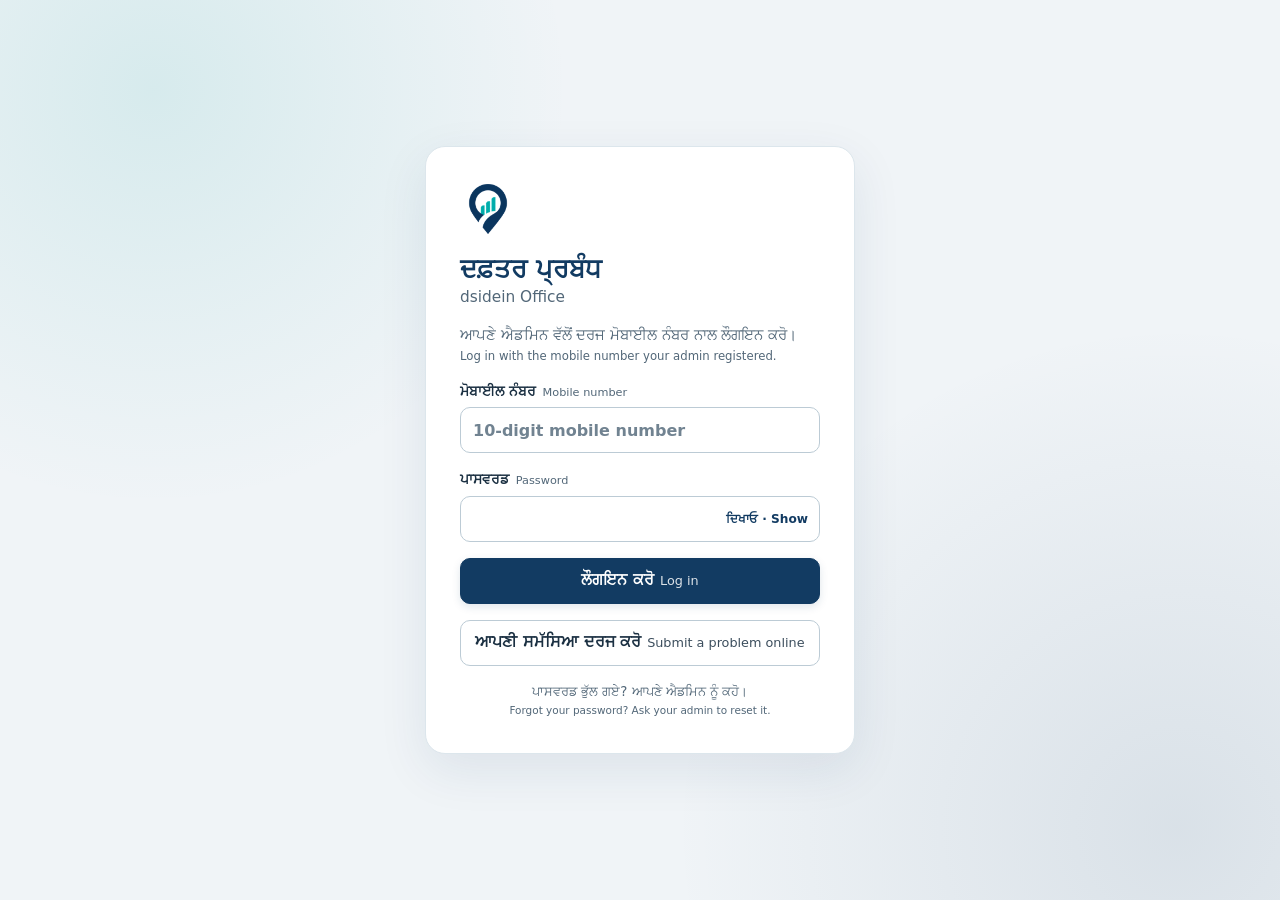
==== commit d022c150: "Improve office and application form UI" ====
--- a/index.html
+++ b/index.html
@@ -13,12 +13,12 @@
 <link rel="preconnect" href="https://fonts.googleapis.com">
 <link rel="preconnect" href="https://fonts.gstatic.com" crossorigin>
 <link href="https://fonts.googleapis.com/css2?family=Inter:wght@400;500;600;700&family=Noto+Sans+Gurmukhi:wght@400;500;600;700&display=swap" rel="stylesheet">
-<link rel="stylesheet" href="assets/app.css?v=2">
+<link rel="stylesheet" href="assets/app.css?v=6">
 </head>
 <body>
   <div id="root"><div class="splash"><span class="spinner"></span></div></div>
   <dialog id="dlg"></dialog>
   <div class="toasts" id="toasts" aria-live="polite"></div>
-  <script type="module" src="assets/app.js?v=2"></script>
+  <script type="module" src="assets/app.js?v=6"></script>
 </body>
 </html>
--- a/assets/app.css
+++ b/assets/app.css
@@ -510,3 +510,108 @@
 @media (prefers-reduced-motion: reduce) {
   *, *::before, *::after { animation-duration: .01ms !important; transition-duration: .01ms !important; }
 }
+
+/* ---------- shared finish and accessible controls ---------- */
+:root {
+  --navy: #123b62;
+  --navy-2: #1b527f;
+  --teal: #0a9f9b;
+  --teal-ink: #087b78;
+  --bg: #f0f4f7;
+  --text: #1b3042;
+  --muted: #526778;
+  --line: #dce6ec;
+  --line-strong: #bccbd5;
+  --radius: 14px;
+  --shadow: 0 1px 2px rgba(18, 59, 98, .04), 0 7px 22px rgba(18, 59, 98, .045);
+}
+body { line-height: 1.55; }
+button, input, select, textarea { font-family: var(--font); }
+button, a, input, select, textarea { -webkit-tap-highlight-color: transparent; }
+a:focus-visible, button:focus-visible, .slot:focus-within { outline: 3px solid var(--teal); outline-offset: 2px; }
+.inp { min-height: 46px; height: 46px; border-radius: 10px; }
+.inp::placeholder { color: #718391; }
+.btn { min-height: 44px; border-radius: 10px; }
+.btn.sm { min-height: 36px; }
+.btn.primary { box-shadow: 0 3px 9px rgba(18, 59, 98, .13); }
+.btn:disabled { box-shadow: none; }
+.icon-btn { width: 40px; height: 40px; }
+.page-head { align-items: center; gap: 14px; margin-bottom: 20px; }
+.page-head h1 { font-size: clamp(1.35rem, 1.7vw, 1.7rem); letter-spacing: -.018em; }
+.page-head p { font-size: .91rem; }
+.view { max-width: 1160px; padding: 28px 30px 64px; }
+.side { width: 250px; padding: 20px 13px 14px; background: linear-gradient(165deg, #123b62 0%, #102e4d 100%); }
+.side-brand { padding: 3px 9px 23px; }
+.side-brand img { width: 39px; height: 39px; }
+.side-nav { gap: 3px; }
+.side-nav a { min-height: 48px; padding: 9px 12px; border-radius: 11px; }
+.side-nav a.active { background: rgba(255, 255, 255, .15); box-shadow: inset 3px 0 0 #40c8c3; }
+.side-nav .en { color: rgba(255, 255, 255, .7); }
+.side-me { padding: 16px 9px 3px; }
+.section-bar { background: rgba(240, 244, 247, .94); padding: 10px 30px; }
+.section-tabs { background: #dfe8ee; }
+.section-tabs a:not(.on):hover { background: #fff; color: var(--navy); }
+.top-search .inp { height: 44px; }
+.panel, .stat, .card, .list, .table-wrap { border-color: var(--line); }
+.stat { padding: 17px 18px; }
+.stat b { letter-spacing: -.035em; }
+.row { padding: 14px 17px; }
+.row + .row { border-top-color: #e8eef2; }
+.row-main strong { line-height: 1.4; }
+.row-main small { line-height: 1.45; }
+.link-row:hover, .app-row:hover, .feed-row:hover { background: #f3f8fa; }
+.card:focus-visible, .tile:focus-visible, .link-row:focus-visible { outline: 3px solid var(--teal); outline-offset: 2px; }
+.filters { gap: 12px; }
+.filters .fl { min-width: 0; }
+.empty { padding: 42px 20px; }
+.empty p { max-width: 48ch; margin: 5px auto 15px; }
+.login { background: radial-gradient(circle at 12% 10%, rgba(10, 159, 155, .11), transparent 30%), radial-gradient(circle at 92% 92%, rgba(18, 59, 98, .1), transparent 35%), var(--bg); }
+.login-card { max-width: 430px; gap: 16px; padding: 34px; border-radius: 20px; box-shadow: 0 16px 50px rgba(18, 59, 98, .09); }
+.login-logo { width: 56px; height: 56px; }
+.login-card h1 { font-size: 1.6rem; color: var(--navy); }
+.login-card > .stack { color: var(--muted); }
+.password-field { position: relative; display: block; }
+.password-field .inp { padding-right: 112px; }
+.password-toggle { position: absolute; top: 4px; right: 4px; min-height: 38px; max-width: 108px; padding: 0 8px; border: 0; border-radius: 7px; color: var(--navy); background: transparent; font-size: .76rem; font-weight: 700; cursor: pointer; }
+.password-toggle:hover { background: #eaf1f5; }
+.password-toggle:focus-visible { outline-offset: -2px; }
+.mobile-menu-open, .mobile-more { display: none; }
+
+@media (max-width: 760px) {
+  .view { padding: 18px 14px calc(96px + env(safe-area-inset-bottom)); }
+  .mobile-top { min-height: 58px; padding: 8px 14px; box-shadow: 0 2px 10px rgba(18, 59, 98, .04); }
+  .mobile-top img { width: 34px; height: 34px; }
+  .mobile-menu-open { display: grid; place-items: center; width: 42px; height: 42px; flex: none; border: 1px solid var(--line); border-radius: 10px; background: #fff; color: var(--navy); cursor: pointer; }
+  .mobile-menu-open svg { width: 22px; height: 22px; }
+  .section-bar { padding: 9px 14px; }
+  .section-tabs { width: 100%; }
+  .section-tabs a { min-height: 44px; }
+  .top-search .inp { height: 46px; }
+  .page-head { align-items: stretch; }
+  .head-actions .btn { min-height: 46px; }
+  .stats { gap: 9px; }
+  .stat { padding: 14px; }
+  .row { padding: 13px 14px; }
+  .bottom-nav { min-height: 62px; overflow: visible; box-shadow: 0 -5px 22px rgba(18, 59, 98, .09); }
+  .bottom-nav a, .bottom-nav .mobile-more { flex: 1 1 0; min-width: 0; min-height: 62px; display: flex; flex-direction: column; align-items: center; justify-content: center; gap: 3px; padding: 5px 2px; border: 0; border-radius: 0; background: transparent; color: var(--muted); text-decoration: none; font: inherit; font-weight: 600; cursor: pointer; }
+  .bottom-nav a svg, .bottom-nav .mobile-more svg { width: 20px; height: 20px; }
+  .bottom-nav .mobile-more span { font-size: .72rem; }
+  .bottom-nav a.active, .bottom-nav .mobile-more.active { color: var(--navy); background: #edf5f7; box-shadow: inset 0 3px 0 var(--teal); }
+  .bottom-nav a:focus-visible, .bottom-nav .mobile-more:focus-visible { outline-offset: -4px; }
+  .bottom-nav .pa { font-size: .7rem; }
+  .bottom-nav .en { font-size: .55rem; }
+  .bottom-nav .nb { top: 2px; right: 7px; }
+  .mobile-menu[open] { width: min(440px, 100%); max-height: min(82dvh, 740px); margin: auto 0 0 auto; padding: 0 0 env(safe-area-inset-bottom); border-radius: 18px 18px 0 0; background: #fff; }
+  .mobile-menu-head { position: sticky; top: 0; z-index: 1; display: flex; align-items: center; justify-content: space-between; gap: 10px; padding: 14px 17px; background: #fff; border-bottom: 1px solid var(--line); }
+  .mobile-menu-head strong { font-size: 1.08rem; color: var(--navy); }
+  .mobile-menu-links { display: grid; grid-template-columns: repeat(2, minmax(0, 1fr)); gap: 7px; max-height: calc(82dvh - 142px); padding: 14px; overflow-y: auto; }
+  .mobile-menu-links a { display: flex; align-items: center; gap: 10px; min-height: 57px; min-width: 0; padding: 9px; border: 1px solid var(--line); border-radius: 10px; color: var(--text); text-decoration: none; }
+  .mobile-menu-links a.active { border-color: #90cfcc; background: #e9f7f6; color: var(--navy); }
+  .mobile-menu-links .nav-label { min-width: 0; line-height: 1.2; }
+  .mobile-menu-links .pa { display: block; font-size: .81rem; font-weight: 700; }
+  .mobile-menu-links .en { display: block; margin-top: 2px; font-size: .67rem; }
+  .mobile-menu-links .nb { display: none; }
+  .mobile-menu-logout { width: calc(100% - 28px); margin: 0 14px 14px; }
+  .pickbar { bottom: calc(72px + env(safe-area-inset-bottom)); }
+  .login-card { padding: 28px 22px; }
+}
